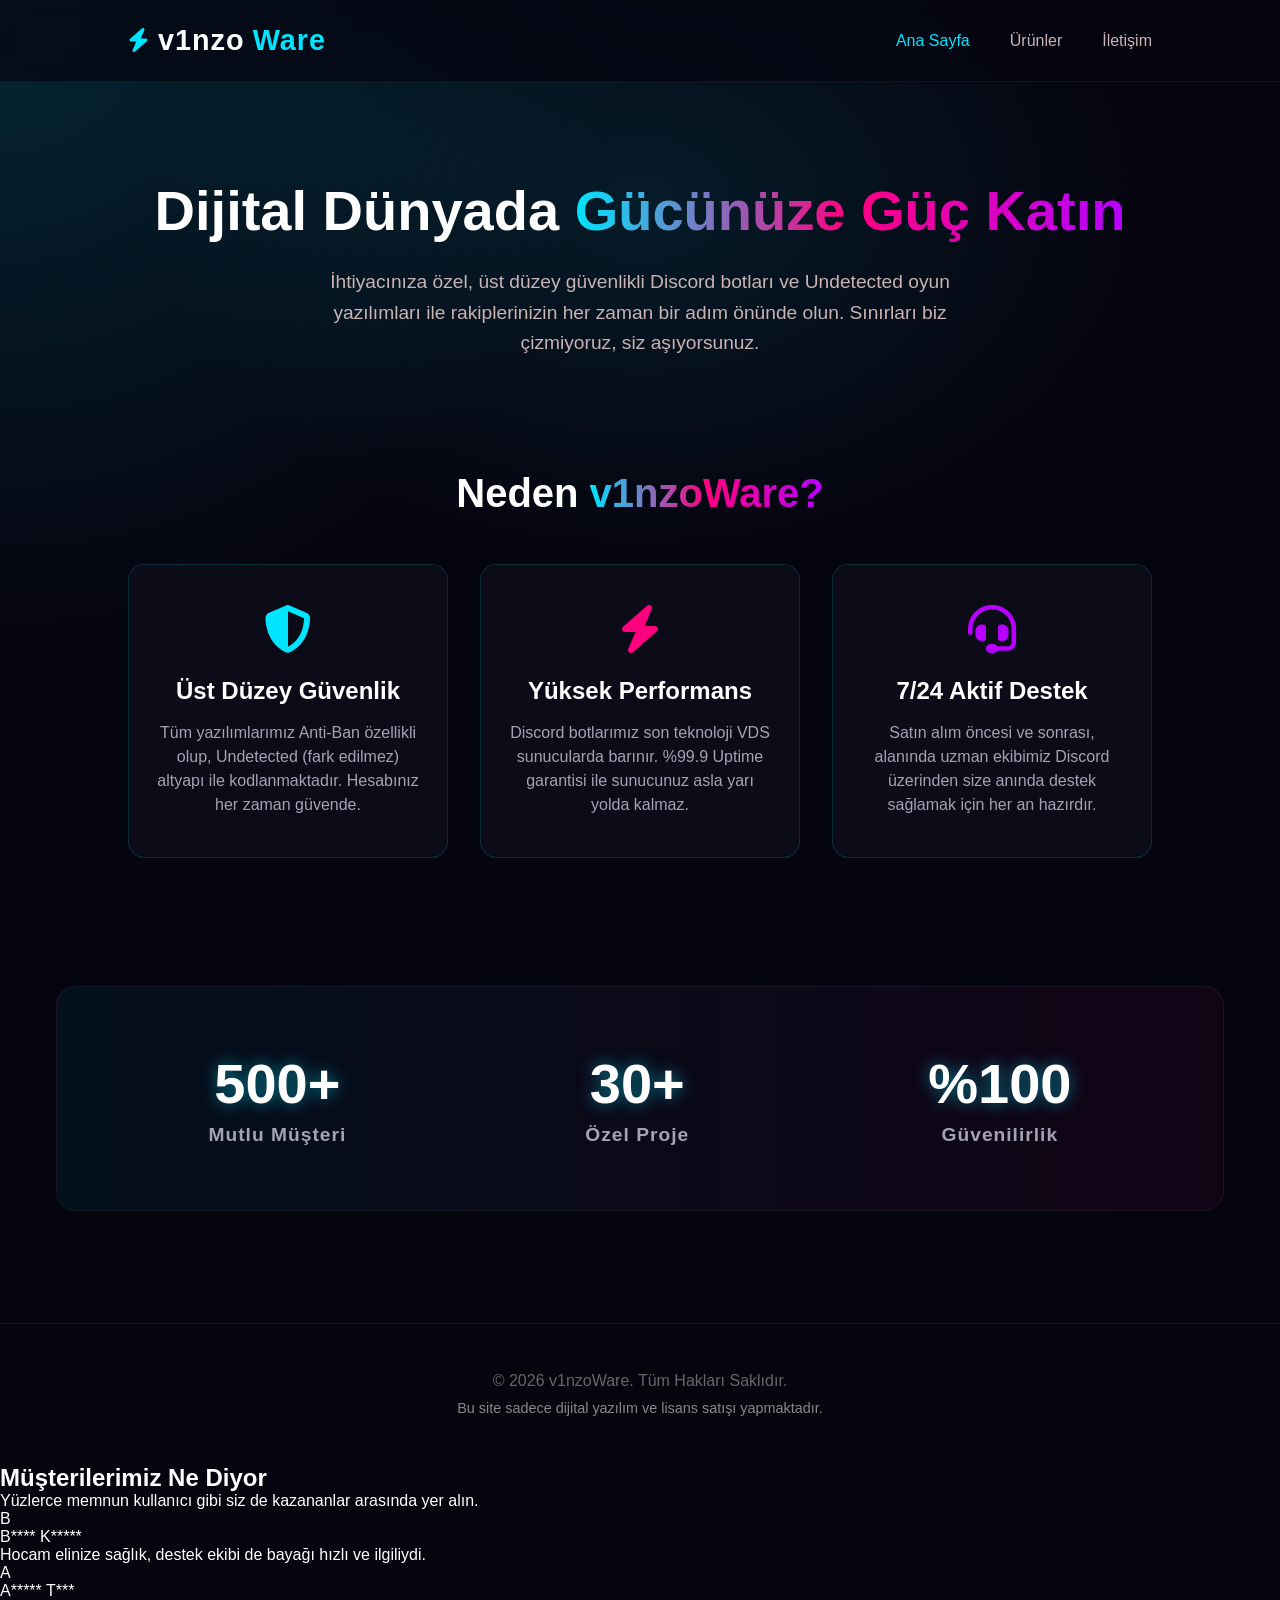
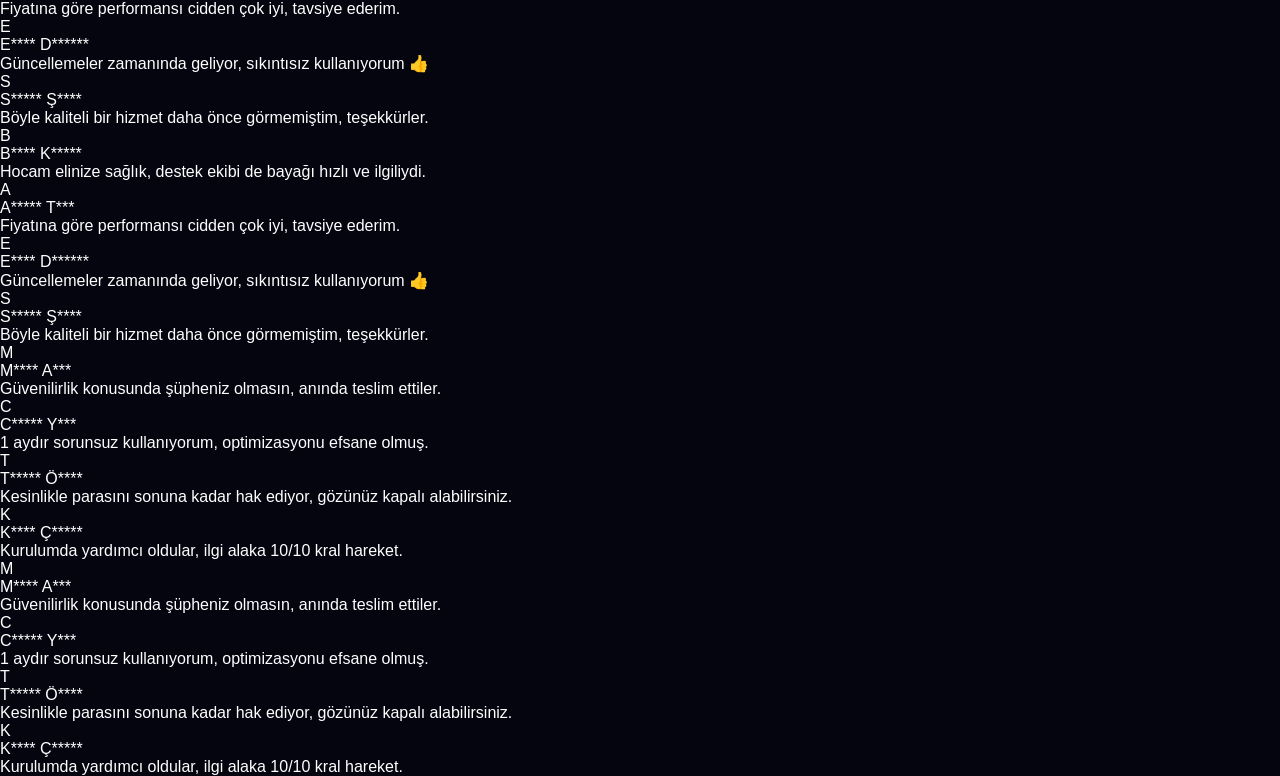
==== index.html @ f0c5ab9d "Update index.html" ====
<!DOCTYPE html>
<html lang="tr">
<head>
    <meta charset="UTF-8">
    <meta name="viewport" content="width=device-width, initial-scale=1.0">
    <title>v1nzoWare | Ana Sayfa</title>
    <link rel="stylesheet" href="style.css">
    <link rel="stylesheet" href="https://cdnjs.cloudflare.com/ajax/libs/font-awesome/6.4.0/css/all.min.css">
    <meta charset="UTF-8">
    <meta name="viewport" content="width=device-width, initial-scale=1.0">
    <!-- Google'da görünecek mavi tıklanabilir başlığın -->
    <title>Zula Yazılım ve Özel Discord Botu Satışı | v1nzo</title>
    <!-- Google'da başlığın altında görünecek gri açıklama yazın -->
    <meta name="description" content="Uygun fiyatlı ve güvenilir Zula yazılımları, sunucunuza özel gelişmiş Discord botları ve profesyonel dijital çözümler. Hemen incele.">
    <!-- Google'ın seni bulmasını sağlayacak anahtar kelimeler -->
    <meta name="keywords" content="sheak, sheakmee, zula yazılım, zula makro satın al, özel discord botu, discord bot yaptırma, ucuz discord bot, sheakmee yazılım, dijital ürün satın al">
    <!-- 3. Adımda Search Console'dan alacağın doğrulama kodu buraya gelecek -->
</head>
<body class="home-theme"> <!-- Ana sayfaya özel renk teması için class eklendi -->
    <div class="home-background-glow"></div>

    <!-- Üst Menü -->
    <nav class="navbar">
        <div class="logo">
            <span class="logo-icon"><i class="fa-solid fa-bolt"></i></span> 
            v1nzo<span class="logo-highlight">Ware</span>
        </div>
        <ul class="nav-links">
            <li><a href="index.html" class="active-link">Ana Sayfa</a></li>
            <li><a href="ürünler.html">Ürünler</a></li>
            <li><a href="https://discord.gg/6Dj4ArjyJ" target="_blank">İletişim</a></li>
        </ul>
    </nav>

    <!-- Ana Karşılama (Hero) -->
    <main class="hero">
        <h1>Dijital Dünyada <span class="highlight">Gücünüze Güç Katın</span></h1>
        <p>İhtiyacınıza özel, üst düzey güvenlikli Discord botları ve Undetected oyun yazılımları ile rakiplerinizin her zaman bir adım önünde olun. Sınırları biz çizmiyoruz, siz aşıyorsunuz.</p>
    </main>

    <!-- Bilgi Bölümü 1: Neden Biz? -->
    <section class="info-section">
        <h2>Neden <span class="highlight">v1nzoWare?</span></h2>
        <div class="features-grid">
            
            <div class="feature-box">
                <i class="fa-solid fa-shield-halved feature-icon"></i>
                <h3>Üst Düzey Güvenlik</h3>
                <p>Tüm yazılımlarımız Anti-Ban özellikli olup, Undetected (fark edilmez) altyapı ile kodlanmaktadır. Hesabınız her zaman güvende.</p>
            </div>

            <div class="feature-box">
                <i class="fa-solid fa-bolt feature-icon" style="color: #ff007f;"></i>
                <h3>Yüksek Performans</h3>
                <p>Discord botlarımız son teknoloji VDS sunucularda barınır. %99.9 Uptime garantisi ile sunucunuz asla yarı yolda kalmaz.</p>
            </div>

            <div class="feature-box">
                <i class="fa-solid fa-headset feature-icon" style="color: #b700ff;"></i>
                <h3>7/24 Aktif Destek</h3>
                <p>Satın alım öncesi ve sonrası, alanında uzman ekibimiz Discord üzerinden size anında destek sağlamak için her an hazırdır.</p>
            </div>

        </div>
    </section>

    <!-- Bilgi Bölümü 2: İstatistikler -->
    <section class="info-section">
        <div class="stats-container">
            <div class="stat-item">
                <h3 class="stat-number">500+</h3>
                <p>Mutlu Müşteri</p>
            </div>
            <div class="stat-item">
                <h3 class="stat-number">30+</h3>
                <p>Özel Proje</p>
            </div>
            <div class="stat-item">
                <h3 class="stat-number">%100</h3>
                <p>Güvenilirlik</p>
            </div>
        </div>
    </section>

    <!-- Footer -->
    <footer>
        <p>&copy; 2026 v1nzoWare. Tüm Hakları Saklıdır.</p>
        <p style="font-size: 0.9rem; margin-top: 10px; color: #888;">Bu site sadece dijital yazılım ve lisans satışı yapmaktadır.</p>
    </footer>

</body>
</html>
<!-- Müşteri Yorumları Bölümü -->
<section class="testimonials-section">
    <div class="testimonials-header">
        <h2>Müşterilerimiz <span class="highlight-red">Ne Diyor</span></h2>
        <p>Yüzlerce memnun kullanıcı gibi siz de kazananlar arasında yer alın.</p>
    </div>

    <div class="marquee-container">
        <!-- Üst Satır: Sola Doğru Kayar -->
        <div class="marquee-track track-left">
            <div class="marquee-content">
                <div class="testimonial-card">
                    <div class="user-info">
                        <div class="avatar blue-avatar">B</div>
                        <span>B**** K*****</span>
                    </div>
                    <p>Hocam elinize sağlık, destek ekibi de bayağı hızlı ve ilgiliydi.</p>
                </div>
                <div class="testimonial-card">
                    <div class="user-info">
                        <div class="avatar purple-avatar">A</div>
                        <span>A***** T***</span>
                    </div>
                    <p>Fiyatına göre performansı cidden çok iyi, tavsiye ederim.</p>
                </div>
                <div class="testimonial-card">
                    <div class="user-info">
                        <div class="avatar grey-avatar">E</div>
                        <span>E**** D******</span>
                    </div>
                    <p>Güncellemeler zamanında geliyor, sıkıntısız kullanıyorum 👍</p>
                </div>
                <div class="testimonial-card">
                    <div class="user-info">
                        <div class="avatar blue-avatar">S</div>
                        <span>S***** Ş****</span>
                    </div>
                    <p>Böyle kaliteli bir hizmet daha önce görmemiştim, teşekkürler.</p>
                </div>
            </div>
            <!-- Kesintisiz döngü için kopyası -->
            <div class="marquee-content">
                <div class="testimonial-card">
                    <div class="user-info">
                        <div class="avatar blue-avatar">B</div>
                        <span>B**** K*****</span>
                    </div>
                    <p>Hocam elinize sağlık, destek ekibi de bayağı hızlı ve ilgiliydi.</p>
                </div>
                <div class="testimonial-card">
                    <div class="user-info">
                        <div class="avatar purple-avatar">A</div>
                        <span>A***** T***</span>
                    </div>
                    <p>Fiyatına göre performansı cidden çok iyi, tavsiye ederim.</p>
                </div>
                <div class="testimonial-card">
                    <div class="user-info">
                        <div class="avatar grey-avatar">E</div>
                        <span>E**** D******</span>
                    </div>
                    <p>Güncellemeler zamanında geliyor, sıkıntısız kullanıyorum 👍</p>
                </div>
                <div class="testimonial-card">
                    <div class="user-info">
                        <div class="avatar blue-avatar">S</div>
                        <span>S***** Ş****</span>
                    </div>
                    <p>Böyle kaliteli bir hizmet daha önce görmemiştim, teşekkürler.</p>
                </div>
            </div>
        </div>

        <!-- Alt Satır: Sağa Doğru Kayar -->
        <div class="marquee-track track-right">
            <div class="marquee-content">
                <div class="testimonial-card">
                    <div class="user-info">
                        <div class="avatar dark-avatar">M</div>
                        <span>M**** A***</span>
                    </div>
                    <p>Güvenilirlik konusunda şüpheniz olmasın, anında teslim ettiler.</p>
                </div>
                <div class="testimonial-card">
                    <div class="user-info">
                        <div class="avatar blue-avatar">C</div>
                        <span>C***** Y***</span>
                    </div>
                    <p>1 aydır sorunsuz kullanıyorum, optimizasyonu efsane olmuş.</p>
                </div>
                <div class="testimonial-card">
                    <div class="user-info">
                        <div class="avatar purple-avatar">T</div>
                        <span>T***** Ö****</span>
                    </div>
                    <p>Kesinlikle parasını sonuna kadar hak ediyor, gözünüz kapalı alabilirsiniz.</p>
                </div>
                <div class="testimonial-card">
                    <div class="user-info">
                        <div class="avatar grey-avatar">K</div>
                        <span>K**** Ç*****</span>
                    </div>
                    <p>Kurulumda yardımcı oldular, ilgi alaka 10/10 kral hareket.</p>
                </div>
            </div>
            <!-- Kesintisiz döngü için kopyası -->
            <div class="marquee-content">
                <div class="testimonial-card">
                    <div class="user-info">
                        <div class="avatar dark-avatar">M</div>
                        <span>M**** A***</span>
                    </div>
                    <p>Güvenilirlik konusunda şüpheniz olmasın, anında teslim ettiler.</p>
                </div>
                <div class="testimonial-card">
                    <div class="user-info">
                        <div class="avatar blue-avatar">C</div>
                        <span>C***** Y***</span>
                    </div>
                    <p>1 aydır sorunsuz kullanıyorum, optimizasyonu efsane olmuş.</p>
                </div>
                <div class="testimonial-card">
                    <div class="user-info">
                        <div class="avatar purple-avatar">T</div>
                        <span>T***** Ö****</span>
                    </div>
                    <p>Kesinlikle parasını sonuna kadar hak ediyor, gözünüz kapalı alabilirsiniz.</p>
                </div>
                <div class="testimonial-card">
                    <div class="user-info">
                        <div class="avatar grey-avatar">K</div>
                        <span>K**** Ç*****</span>
                    </div>
                    <p>Kurulumda yardımcı oldular, ilgi alaka 10/10 kral hareket.</p>
                </div>
            </div>
        </div>
    </div>
</section>
---- style.css ----
:root {
    --bg-color: #0c0000;
    --card-bg-red: #140202; 
    --card-bg-blue: #060817; 
    --text-main: #ffffff;
    --text-muted: #c9b3b3;
    --border-color: #380808;
    --accent-red: #ff3333;
    --accent-blue: #5865F2;
}

* {
    margin: 0;
    padding: 0;
    box-sizing: border-box;
    font-family: 'Segoe UI', Tahoma, Geneva, Verdana, sans-serif;
}

body {
    background-color: var(--bg-color);
    background-image: radial-gradient(circle at top, #2e0000 0%, #0c0000 50%, #000000 100%);
    background-attachment: fixed;
    color: var(--text-main);
    overflow-x: hidden;
    position: relative;
    min-height: 100vh;
}

/* ------------------------------------------
   ANA SAYFAYA ÖZEL RENKLER (HOME THEME) 
---------------------------------------------*/
body.home-theme {
    background-color: #050510;
    background-image: 
        radial-gradient(circle at top left, rgba(0, 229, 255, 0.15) 0%, #050510 40%),
        radial-gradient(circle at bottom right, rgba(255, 0, 127, 0.15) 0%, #050510 60%);
}
body.home-theme .logo-highlight { color: #00e5ff; }
body.home-theme .logo-icon { color: #00e5ff; }
body.home-theme .nav-links a.active-link { color: #00e5ff; }
body.home-theme .nav-links a:hover {
    color: #00e5ff;
    text-shadow: 0 0 15px rgba(0, 229, 255, 0.6);
}
body.home-theme .highlight {
    background: linear-gradient(90deg, #00e5ff, #ff007f, #b700ff);
    -webkit-background-clip: text;
    -webkit-text-fill-color: transparent;
}
.home-background-glow {
    position: absolute;
    top: -150px;
    left: 50%;
    transform: translateX(-50%);
    width: 1000px;
    height: 700px;
    background: radial-gradient(ellipse, rgba(0, 229, 255, 0.1) 0%, rgba(0, 0, 0, 0) 70%);
    z-index: -1;
    pointer-events: none;
}

/* Navbar */
.navbar {
    display: flex;
    justify-content: space-between;
    align-items: center;
    padding: 1.5rem 10%;
    background: rgba(12, 0, 0, 0.6);
    backdrop-filter: blur(15px);
    border-bottom: 1px solid rgba(255, 255, 255, 0.05);
    position: sticky;
    top: 0;
    z-index: 100;
}
body.home-theme .navbar { background: rgba(5, 5, 16, 0.7); }

.logo {
    font-size: 1.8rem;
    font-weight: 800;
    letter-spacing: 1px;
    display: flex;
    align-items: center;
    gap: 8px;
}

.logo-icon { color: var(--accent-red); font-size: 1.5rem; }
.logo-highlight { color: var(--accent-red); }

.nav-links { display: flex; list-style: none; gap: 2.5rem; }
.nav-links a {
    color: var(--text-muted);
    text-decoration: none;
    font-weight: 500;
    display: inline-block;
    transition: all 0.3s ease;
}
.nav-links a:hover {
    color: var(--accent-red);
    transform: scale(1.15);
    text-shadow: 0 0 15px rgba(255, 51, 51, 0.6);
}

/* Hero Alanı */
.hero {
    display: flex;
    flex-direction: column;
    align-items: center;
    text-align: center;
    padding: 6rem 1rem 2rem;
    max-width: 1200px;
    margin: 0 auto;
}

h1 { font-size: 3.5rem; font-weight: 800; margin-bottom: 1.5rem; }

.highlight {
    background: linear-gradient(90deg, #ffffff, #ff6666);
    -webkit-background-clip: text;
    -webkit-text-fill-color: transparent;
}

.hero p {
    color: var(--text-muted);
    font-size: 1.2rem;
    max-width: 700px;
    margin-bottom: 2rem;
    line-height: 1.6;
}

/* ------------------------------------------
   YENİ EKLENEN BİLGİ BÖLÜMLERİ (ANA SAYFA)
---------------------------------------------*/
.info-section {
    padding: 3rem 1rem;
    max-width: 1200px;
    margin: 0 auto;
    text-align: center;
}

.info-section h2 {
    font-size: 2.5rem;
    margin-bottom: 3rem;
}

.features-grid {
    display: flex;
    gap: 2rem;
    justify-content: center;
    flex-wrap: wrap;
}

.feature-box {
    background: rgba(20, 20, 35, 0.5);
    border: 1px solid rgba(0, 229, 255, 0.15);
    padding: 2.5rem 1.5rem;
    border-radius: 16px;
    width: 320px;
    backdrop-filter: blur(10px);
    transition: transform 0.4s ease, border-color 0.4s ease, box-shadow 0.4s ease;
}

.feature-box:hover {
    transform: translateY(-10px);
    border-color: rgba(255, 0, 127, 0.5);
    box-shadow: 0 10px 30px rgba(0, 229, 255, 0.1);
}

.feature-icon {
    font-size: 3rem;
    color: #00e5ff;
    margin-bottom: 1.5rem;
}

.feature-box h3 {
    font-size: 1.5rem;
    margin-bottom: 1rem;
    color: #fff;
}

.feature-box p {
    color: #a3a3b5;
    font-size: 1rem;
    line-height: 1.5;
}

.stats-container {
    display: flex;
    justify-content: space-around;
    flex-wrap: wrap;
    background: linear-gradient(90deg, rgba(0,229,255,0.05), rgba(255,0,127,0.05));
    padding: 3rem 2rem;
    border-radius: 20px;
    margin-top: 2rem;
    border: 1px solid rgba(255, 255, 255, 0.05);
}

.stat-item { margin: 1rem; }
.stat-item h3 {
    font-size: 3.5rem;
    color: #fff;
    margin-bottom: 0.5rem;
    text-shadow: 0 0 15px rgba(0, 229, 255, 0.5);
}
.stat-item p {
    color: #a3a3b5;
    font-size: 1.2rem;
    font-weight: 600;
    letter-spacing: 1px;
}

/* Footer */
footer {
    text-align: center;
    padding: 3rem 1rem;
    margin-top: 4rem;
    border-top: 1px solid rgba(255, 255, 255, 0.05);
    color: #666;
}

/* ------------------------------------------
   ÜRÜNLER SAYFASI (ESKİ KODLARIN AYNI KALDI)
---------------------------------------------*/
.products-grid { display: flex; justify-content: center; gap: 3rem; flex-wrap: wrap; width: 100%; }
.product-card {
    border-radius: 16px; padding: 2.5rem 2rem; width: 380px; text-align: left;
    position: relative; overflow: hidden;
    transition: transform 0.4s ease, border-color 0.4s ease, box-shadow 0.4s ease;
    box-shadow: 0 15px 35px rgba(0, 0, 0, 0.6); border: 1px solid;
}
.product-card:hover { transform: translateY(-10px); }

.dc-card { background-color: var(--card-bg-blue); border-color: rgba(88, 101, 242, 0.3); }
.dc-card:hover { border-color: rgba(88, 101, 242, 0.6); box-shadow: 0 15px 35px rgba(88, 101, 242, 0.15); }
.dc-glow { background-color: var(--accent-blue); }
.dc-icon { background: rgba(88, 101, 242, 0.1); color: var(--accent-blue); border: 1px solid rgba(88, 101, 242, 0.3); }
.dc-btn { background-color: #0b0d1a; color: white; border: 1px solid var(--accent-blue); }
.dc-btn:hover { background-color: var(--accent-blue); box-shadow: 0 0 20px rgba(88, 101, 242, 0.5); }

.zula-card { background-color: var(--card-bg-red); border-color: var(--border-color); }
.zula-card:hover { border-color: rgba(255, 51, 51, 0.5); box-shadow: 0 15px 35px rgba(255, 51, 51, 0.15); }
.zula-glow { background-color: var(--accent-red); }
.zula-icon { background: rgba(255, 51, 51, 0.1); color: var(--accent-red); border: 1px solid rgba(255, 51, 51, 0.3); }
.zula-btn { background-color: #1a0000; color: white; border: 1px solid var(--accent-red); }
.zula-btn:hover { background-color: var(--accent-red); box-shadow: 0 0 20px rgba(255, 51, 51, 0.5); }

.card-glow { position: absolute; top: -50px; right: -50px; width: 150px; height: 150px; filter: blur(60px); border-radius: 50%; z-index: 0; opacity: 0.4; transition: opacity 0.4s ease; }
.product-card:hover .card-glow { opacity: 0.8; }
.icon-wrapper { width: 60px; height: 60px; border-radius: 12px; display: flex; justify-content: center; align-items: center; font-size: 2rem; margin-bottom: 1.5rem; position: relative; z-index: 1; }
.product-card h3 { font-size: 1.8rem; margin-bottom: 1rem; position: relative; z-index: 1; }
.product-card p { color: var(--text-muted); margin-bottom: 2rem; font-size: 1rem; position: relative; z-index: 1; }
.features { list-style: none; margin-bottom: 2.5rem; position: relative; z-index: 1; }
.features li { margin-bottom: 0.8rem; color: #dfdfdf; display: flex; align-items: center; gap: 10px; }
.buy-btn { width: 100%; padding: 14px; border-radius: 8px; font-size: 1.1rem; font-weight: 700; cursor: pointer; position: relative; z-index: 1; display: flex; justify-content: center; align-items: center; gap: 10px; transition: all 0.3s ease; text-decoration: none; }

.pricing-container { width: 100%; max-width: 810px; margin: 4rem auto 0; background: rgba(20, 2, 2, 0.6); border: 1px solid var(--border-color); border-radius: 16px; padding: 3rem 4rem; box-shadow: 0 15px 40px rgba(0, 0, 0, 0.7); backdrop-filter: blur(10px); display: none; opacity: 0; transform: translateY(30px); }
.pricing-container.visible { display: block; animation: slideUpFade 0.6s ease forwards; }
@keyframes slideUpFade { to { opacity: 1; transform: translateY(0); } }
.pricing-content h2 { font-size: 2.2rem; font-weight: 800; margin-bottom: 2rem; border-bottom: 1px solid rgba(255, 255, 255, 0.1); padding-bottom: 1rem; }
.pricing-details { margin-bottom: 2rem; }
.price-line { display: flex; align-items: center; font-size: 1.6rem; font-family: 'Georgia', serif; font-style: italic; color: #e6e6e6; margin-bottom: 1.2rem; }
.dots { flex-grow: 1; border-bottom: 2px dotted rgba(255, 255, 255, 0.2); margin: 0 15px; position: relative; top: -5px; }
.price-tag { font-family: 'Segoe UI', sans-serif; font-style: normal; font-weight: 800; color: #ffffff; font-size: 1.8rem; text-shadow: 0 0 10px rgba(255, 255, 255, 0.3); }
.pricing-desc { color: var(--text-muted); font-size: 1.1rem; margin-bottom: 2rem; line-height: 1.6; max-width: 600px; }
.final-buy-btn { display: inline-flex; width: auto; padding: 15px 35px; background-color: var(--accent-blue); color: white; border: none; text-decoration: none; border-radius: 8px; }
.final-buy-btn:hover { background-color: #4752C4; transform: scale(1.05); box-shadow: 0 0 20px rgba(88, 101, 242, 0.6); }

@media (max-width: 900px) {
    h1 { font-size: 2.5rem; }
    .navbar { flex-direction: column; gap: 1rem; padding: 1rem; }
    .pricing-container { padding: 2rem; }
    .price-line { font-size: 1.3rem; }
    .price-tag { font-size: 1.5rem; }
}
/* --- SIKI VE PROFESYONEL ÖDEME ALANI --- */
.pricing-container {
    width: 100%;
    max-width: 750px;
    margin: 2.5rem auto 0;
    background: rgba(12, 14, 28, 0.95);
    border: 1px solid rgba(0, 229, 255, 0.2);
    border-radius: 16px;
    padding: 2rem 2.5rem;
    box-shadow: 0 15px 45px rgba(0, 0, 0, 0.8);
    backdrop-filter: blur(15px);
    display: none;
    opacity: 0;
    transform: translateY(25px);
}

.pricing-container.visible {
    display: block;
    animation: slideUpFade 0.5s ease forwards;
}

.pricing-content h2 {
    font-size: 1.7rem;
    font-weight: 800;
    margin-bottom: 1rem;
    border-bottom: 1px solid rgba(255, 255, 255, 0.08);
    padding-bottom: 0.6rem;
}

/* Paket Seçici (Dar Mesafe ve Kaliteli Font) */
.package-selector {
    display: flex;
    flex-direction: column;
    gap: 0.5rem; /* Mesafe azaltıldı */
    margin-bottom: 1.2rem;
}

.package-option {
    display: flex;
    align-items: center;
    padding: 10px 16px;
    background: rgba(0, 0, 0, 0.5);
    border: 1px solid rgba(255, 255, 255, 0.1);
    border-radius: 10px;
    cursor: pointer;
    transition: all 0.25s ease;
}

.package-option:hover {
    border-color: rgba(0, 229, 255, 0.4);
    background: rgba(0, 229, 255, 0.05);
}

.package-option.active {
    border-color: #00e5ff;
    background: rgba(0, 229, 255, 0.12);
    box-shadow: 0 0 12px rgba(0, 229, 255, 0.2);
}

.package-name {
    font-weight: 700;
    color: #ffffff;
    font-size: 1.05rem;
    letter-spacing: 0.3px;
}

.dots {
    flex-grow: 1;
    border-bottom: 1px dashed rgba(255, 255, 255, 0.2);
    margin: 0 12px;
}

.price-tag {
    font-weight: 800;
    color: #00e5ff;
    font-size: 1.2rem;
    text-shadow: 0 0 8px rgba(0, 229, 255, 0.4);
}

/* Form Bilgisi */
.checkout-form {
    margin-bottom: 1rem;
    text-align: left;
}

.checkout-form label {
    display: block;
    font-size: 0.85rem;
    color: #a3a3b5;
    margin-bottom: 0.3rem;
    font-weight: 600;
}

.checkout-form input {
    width: 100%;
    padding: 11px 14px;
    background: rgba(0, 0, 0, 0.6);
    border: 1px solid rgba(255, 255, 255, 0.15);
    border-radius: 8px;
    color: #fff;
    font-size: 0.95rem;
    outline: none;
    transition: all 0.3s ease;
}

.checkout-form input:focus {
    border-color: #00e5ff;
    box-shadow: 0 0 10px rgba(0, 229, 255, 0.3);
}

/* Ödeme Yöntemleri Butonları */
.payment-options {
    margin-bottom: 1rem;
    text-align: left;
}

.payment-title {
    font-size: 0.85rem;
    color: #a3a3b5;
    margin-bottom: 0.5rem;
    font-weight: 600;
}

.payment-methods {
    display: flex;
    gap: 8px;
    flex-wrap: wrap;
}

.payment-badge {
    background: rgba(255, 255, 255, 0.04);
    border: 1px solid rgba(255, 255, 255, 0.12);
    padding: 8px 14px;
    border-radius: 8px;
    font-size: 0.85rem;
    color: #d1d1e0;
    display: flex;
    align-items: center;
    gap: 8px;
    font-weight: 600;
    cursor: pointer;
    transition: all 0.2s ease;
}

.payment-badge:hover {
    border-color: rgba(0, 229, 255, 0.4);
    color: #fff;
}

.payment-badge.active-method {
    border-color: #00e5ff;
    background: rgba(0, 229, 255, 0.15);
    color: #00e5ff;
}

.pricing-desc {
    color: #8f8fa3;
    font-size: 0.85rem;
    margin-bottom: 1.2rem;
    line-height: 1.4;
    text-align: left;
}

/* Ana Satın Al Butonu */
.final-buy-btn {
    display: inline-flex;
    width: 100%;
    padding: 13px;
    background: linear-gradient(135deg, #00e5ff, #0088ff);
    color: #050510;
    border: none;
    border-radius: 8px;
    font-size: 1.05rem;
    font-weight: 800;
    justify-content: center;
    align-items: center;
    gap: 10px;
    cursor: pointer;
    transition: all 0.3s ease;
}

.final-buy-btn:hover {
    background: linear-gradient(135deg, #0088ff, #00e5ff);
    box-shadow: 0 0 20px rgba(0, 229, 255, 0.5);
    color: #fff;
    transform: translateY(-2px);
}
/* --- KREDİ KARTI FORM TASARIMI --- */
.credit-card-form {
    background: rgba(0, 0, 0, 0.4);
    border: 1px solid rgba(255, 255, 255, 0.1);
    border-radius: 12px;
    padding: 20px;
    margin-bottom: 15px;
    text-align: left;
}

.form-row {
    display: flex;
    gap: 15px;
}

.form-group {
    margin-bottom: 15px;
}
.form-group:last-child {
    margin-bottom: 0;
}

.full-width { width: 100%; }
.half-width { width: 50%; }

.form-group label {
    display: block;
    font-size: 0.85rem;
    color: #a3a3b5;
    margin-bottom: 6px;
    font-weight: 600;
    text-transform: uppercase;
    letter-spacing: 0.5px;
}

.form-group input {
    width: 100%;
    padding: 12px 14px;
    background: rgba(15, 15, 25, 0.8);
    border: 1px solid rgba(255, 255, 255, 0.15);
    border-radius: 8px;
    color: #fff;
    font-size: 1rem;
    outline: none;
    transition: all 0.3s ease;
    font-family: monospace;
}

.form-group input:focus {
    border-color: #00e5ff;
    box-shadow: 0 0 10px rgba(0, 229, 255, 0.2);
}

.input-with-icon {
    position: relative;
}
.input-with-icon i {
    position: absolute;
    right: 15px;
    top: 50%;
    transform: translateY(-50%);
    font-size: 1.5rem;
    color: #fff;
    opacity: 0.5;
}
.input-with-icon input {
    padding-right: 45px;
}

.secure-badge {
    text-align: center;
    font-size: 0.85rem;
    color: #00e5ff;
    margin-bottom: 15px;
    font-weight: 600;
}
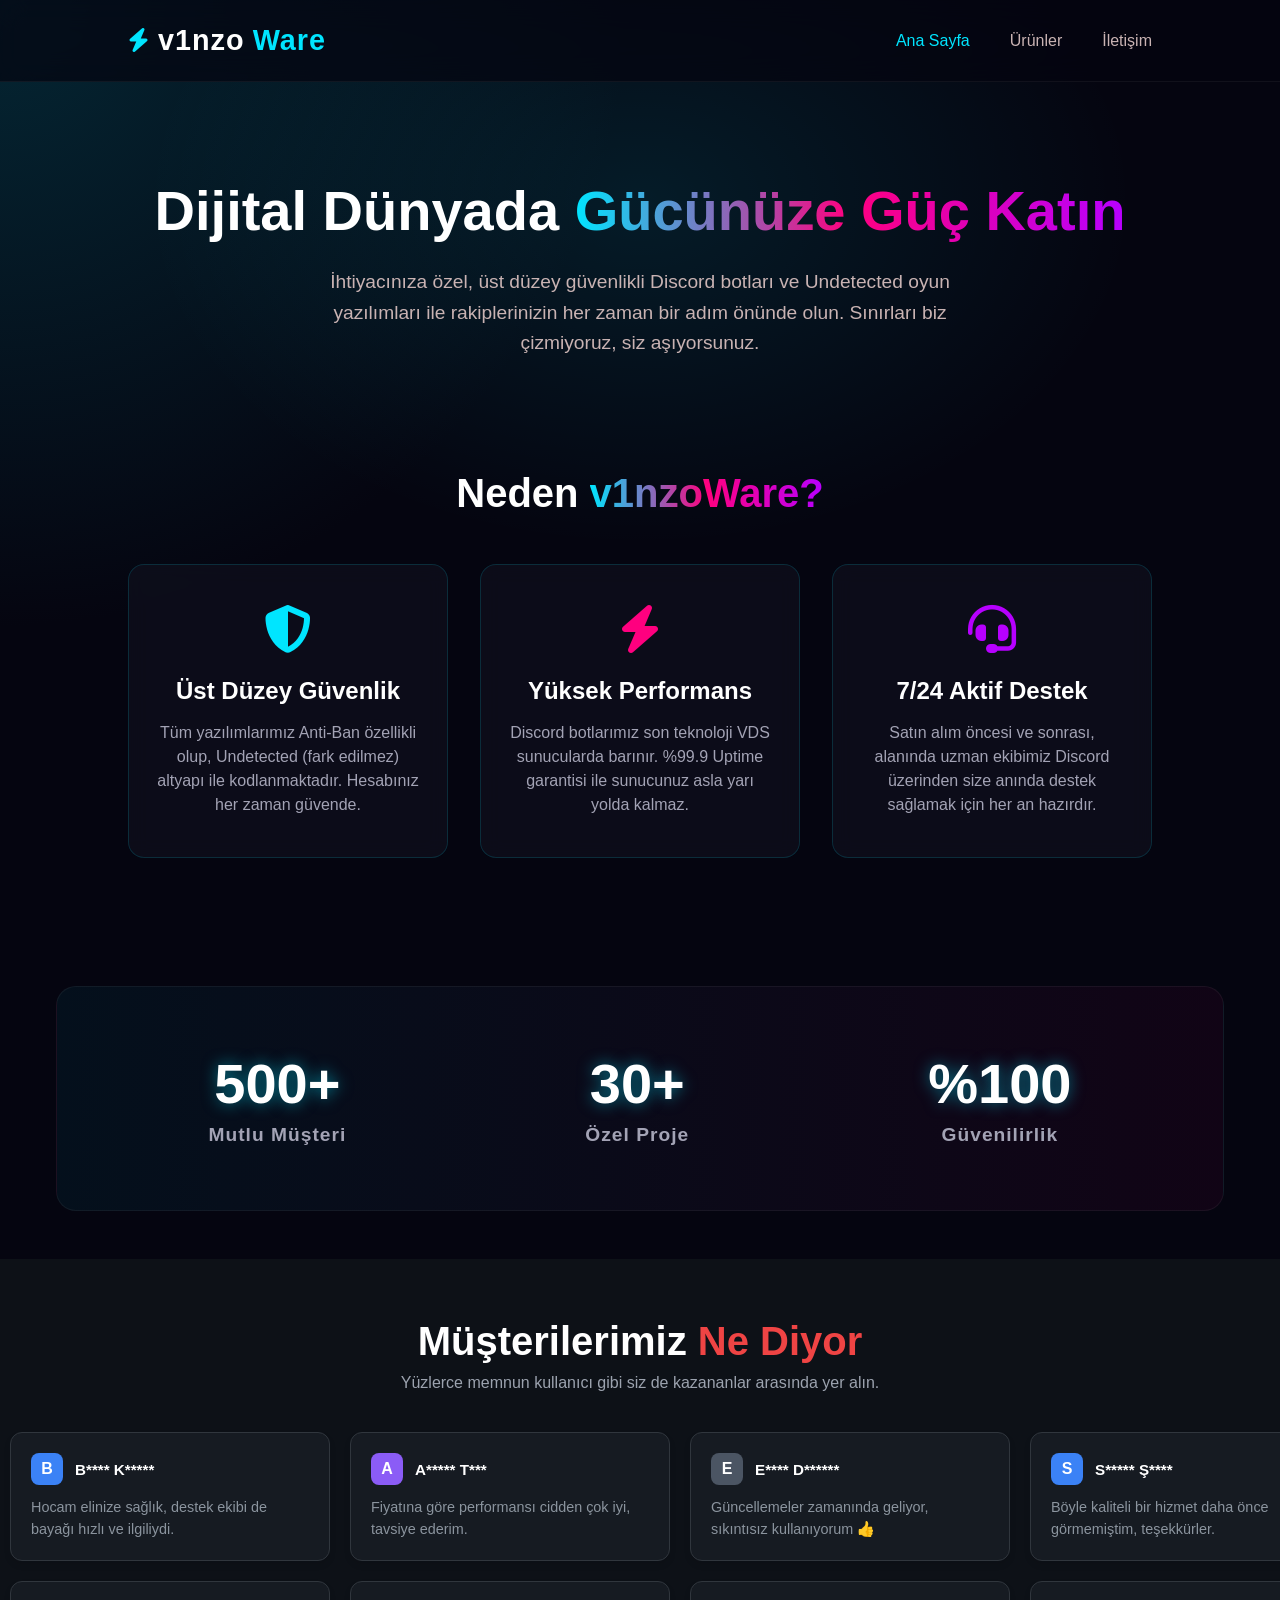
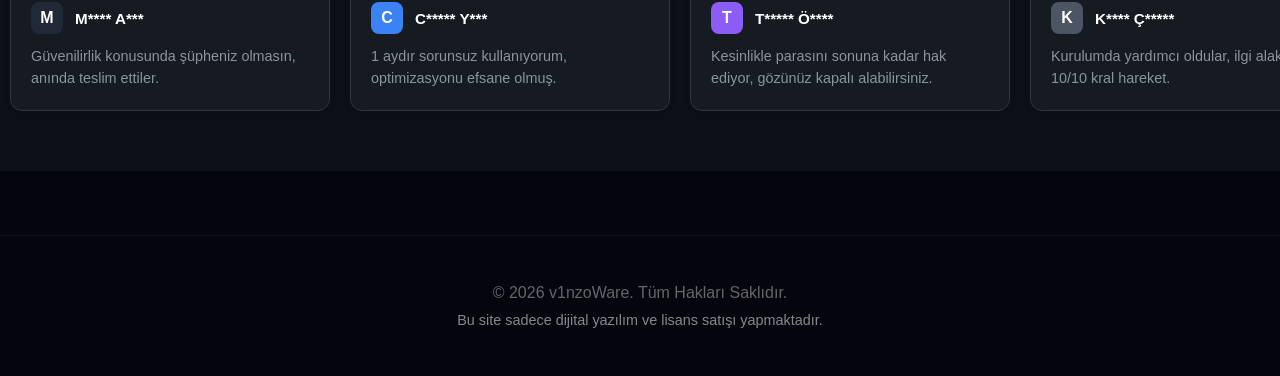
==== commit f0ac2af7: "Update index.html" ====
--- a/index.html
+++ b/index.html
@@ -6,15 +6,12 @@
     <title>v1nzoWare | Ana Sayfa</title>
     <link rel="stylesheet" href="style.css">
     <link rel="stylesheet" href="https://cdnjs.cloudflare.com/ajax/libs/font-awesome/6.4.0/css/all.min.css">
-    <meta charset="UTF-8">
-    <meta name="viewport" content="width=device-width, initial-scale=1.0">
     <!-- Google'da görünecek mavi tıklanabilir başlığın -->
     <title>Zula Yazılım ve Özel Discord Botu Satışı | v1nzo</title>
     <!-- Google'da başlığın altında görünecek gri açıklama yazın -->
     <meta name="description" content="Uygun fiyatlı ve güvenilir Zula yazılımları, sunucunuza özel gelişmiş Discord botları ve profesyonel dijital çözümler. Hemen incele.">
     <!-- Google'ın seni bulmasını sağlayacak anahtar kelimeler -->
     <meta name="keywords" content="sheak, sheakmee, zula yazılım, zula makro satın al, özel discord botu, discord bot yaptırma, ucuz discord bot, sheakmee yazılım, dijital ürün satın al">
-    <!-- 3. Adımda Search Console'dan alacağın doğrulama kodu buraya gelecek -->
 </head>
 <body class="home-theme"> <!-- Ana sayfaya özel renk teması için class eklendi -->
     <div class="home-background-glow"></div>
@@ -42,7 +39,7 @@
     <section class="info-section">
         <h2>Neden <span class="highlight">v1nzoWare?</span></h2>
         <div class="features-grid">
-            
+
             <div class="feature-box">
                 <i class="fa-solid fa-shield-halved feature-icon"></i>
                 <h3>Üst Düzey Güvenlik</h3>
@@ -82,6 +79,146 @@
         </div>
     </section>
 
+    <!-- Müşteri Yorumları Bölümü (Doğru Yerde: Footer'dan Önce) -->
+    <section class="testimonials-section">
+        <div class="testimonials-header">
+            <h2>Müşterilerimiz <span class="highlight-red">Ne Diyor</span></h2>
+            <p>Yüzlerce memnun kullanıcı gibi siz de kazananlar arasında yer alın.</p>
+        </div>
+
+        <div class="marquee-container">
+            <!-- Üst Satır: Sola Doğru Kayar -->
+            <div class="marquee-track track-left">
+                <div class="marquee-content">
+                    <div class="testimonial-card">
+                        <div class="user-info">
+                            <div class="avatar blue-avatar">B</div>
+                            <span>B**** K*****</span>
+                        </div>
+                        <p>Hocam elinize sağlık, destek ekibi de bayağı hızlı ve ilgiliydi.</p>
+                    </div>
+                    <div class="testimonial-card">
+                        <div class="user-info">
+                            <div class="avatar purple-avatar">A</div>
+                            <span>A***** T***</span>
+                        </div>
+                        <p>Fiyatına göre performansı cidden çok iyi, tavsiye ederim.</p>
+                    </div>
+                    <div class="testimonial-card">
+                        <div class="user-info">
+                            <div class="avatar grey-avatar">E</div>
+                            <span>E**** D******</span>
+                        </div>
+                        <p>Güncellemeler zamanında geliyor, sıkıntısız kullanıyorum 👍</p>
+                    </div>
+                    <div class="testimonial-card">
+                        <div class="user-info">
+                            <div class="avatar blue-avatar">S</div>
+                            <span>S***** Ş****</span>
+                        </div>
+                        <p>Böyle kaliteli bir hizmet daha önce görmemiştim, teşekkürler.</p>
+                    </div>
+                </div>
+                <!-- Kesintisiz döngü için kopyası -->
+                <div class="marquee-content">
+                    <div class="testimonial-card">
+                        <div class="user-info">
+                            <div class="avatar blue-avatar">B</div>
+                            <span>B**** K*****</span>
+                        </div>
+                        <p>Hocam elinize sağlık, destek ekibi de bayağı hızlı ve ilgiliydi.</p>
+                    </div>
+                    <div class="testimonial-card">
+                        <div class="user-info">
+                            <div class="avatar purple-avatar">A</div>
+                            <span>A***** T***</span>
+                        </div>
+                        <p>Fiyatına göre performansı cidden çok iyi, tavsiye ederim.</p>
+                    </div>
+                    <div class="testimonial-card">
+                        <div class="user-info">
+                            <div class="avatar grey-avatar">E</div>
+                            <span>E**** D******</span>
+                        </div>
+                        <p>Güncellemeler zamanında geliyor, sıkıntısız kullanıyorum 👍</p>
+                    </div>
+                    <div class="testimonial-card">
+                        <div class="user-info">
+                            <div class="avatar blue-avatar">S</div>
+                            <span>S***** Ş****</span>
+                        </div>
+                        <p>Böyle kaliteli bir hizmet daha önce görmemiştim, teşekkürler.</p>
+                    </div>
+                </div>
+            </div>
+
+            <!-- Alt Satır: Sağa Doğru Kayar -->
+            <div class="marquee-track track-right">
+                <div class="marquee-content">
+                    <div class="testimonial-card">
+                        <div class="user-info">
+                            <div class="avatar dark-avatar">M</div>
+                            <span>M**** A***</span>
+                        </div>
+                        <p>Güvenilirlik konusunda şüpheniz olmasın, anında teslim ettiler.</p>
+                    </div>
+                    <div class="testimonial-card">
+                        <div class="user-info">
+                            <div class="avatar blue-avatar">C</div>
+                            <span>C***** Y***</span>
+                        </div>
+                        <p>1 aydır sorunsuz kullanıyorum, optimizasyonu efsane olmuş.</p>
+                    </div>
+                    <div class="testimonial-card">
+                        <div class="user-info">
+                            <div class="avatar purple-avatar">T</div>
+                            <span>T***** Ö****</span>
+                        </div>
+                        <p>Kesinlikle parasını sonuna kadar hak ediyor, gözünüz kapalı alabilirsiniz.</p>
+                    </div>
+                    <div class="testimonial-card">
+                        <div class="user-info">
+                            <div class="avatar grey-avatar">K</div>
+                            <span>K**** Ç*****</span>
+                        </div>
+                        <p>Kurulumda yardımcı oldular, ilgi alaka 10/10 kral hareket.</p>
+                    </div>
+                </div>
+                <!-- Kesintisiz döngü için kopyası -->
+                <div class="marquee-content">
+                    <div class="testimonial-card">
+                        <div class="user-info">
+                            <div class="avatar dark-avatar">M</div>
+                            <span>M**** A***</span>
+                        </div>
+                        <p>Güvenilirlik konusunda şüpheniz olmasın, anında teslim ettiler.</p>
+                    </div>
+                    <div class="testimonial-card">
+                        <div class="user-info">
+                            <div class="avatar blue-avatar">C</div>
+                            <span>C***** Y***</span>
+                        </div>
+                        <p>1 aydır sorunsuz kullanıyorum, optimizasyonu efsane olmuş.</p>
+                    </div>
+                    <div class="testimonial-card">
+                        <div class="user-info">
+                            <div class="avatar purple-avatar">T</div>
+                            <span>T***** Ö****</span>
+                        </div>
+                        <p>Kesinlikle parasını sonuna kadar hak ediyor, gözünüz kapalı alabilirsiniz.</p>
+                    </div>
+                    <div class="testimonial-card">
+                        <div class="user-info">
+                            <div class="avatar grey-avatar">K</div>
+                            <span>K**** Ç*****</span>
+                        </div>
+                        <p>Kurulumda yardımcı oldular, ilgi alaka 10/10 kral hareket.</p>
+                    </div>
+                </div>
+            </div>
+        </div>
+    </section>
+
     <!-- Footer -->
     <footer>
         <p>&copy; 2026 v1nzoWare. Tüm Hakları Saklıdır.</p>
@@ -90,142 +227,3 @@
 
 </body>
 </html>
-<!-- Müşteri Yorumları Bölümü -->
-<section class="testimonials-section">
-    <div class="testimonials-header">
-        <h2>Müşterilerimiz <span class="highlight-red">Ne Diyor</span></h2>
-        <p>Yüzlerce memnun kullanıcı gibi siz de kazananlar arasında yer alın.</p>
-    </div>
-
-    <div class="marquee-container">
-        <!-- Üst Satır: Sola Doğru Kayar -->
-        <div class="marquee-track track-left">
-            <div class="marquee-content">
-                <div class="testimonial-card">
-                    <div class="user-info">
-                        <div class="avatar blue-avatar">B</div>
-                        <span>B**** K*****</span>
-                    </div>
-                    <p>Hocam elinize sağlık, destek ekibi de bayağı hızlı ve ilgiliydi.</p>
-                </div>
-                <div class="testimonial-card">
-                    <div class="user-info">
-                        <div class="avatar purple-avatar">A</div>
-                        <span>A***** T***</span>
-                    </div>
-                    <p>Fiyatına göre performansı cidden çok iyi, tavsiye ederim.</p>
-                </div>
-                <div class="testimonial-card">
-                    <div class="user-info">
-                        <div class="avatar grey-avatar">E</div>
-                        <span>E**** D******</span>
-                    </div>
-                    <p>Güncellemeler zamanında geliyor, sıkıntısız kullanıyorum 👍</p>
-                </div>
-                <div class="testimonial-card">
-                    <div class="user-info">
-                        <div class="avatar blue-avatar">S</div>
-                        <span>S***** Ş****</span>
-                    </div>
-                    <p>Böyle kaliteli bir hizmet daha önce görmemiştim, teşekkürler.</p>
-                </div>
-            </div>
-            <!-- Kesintisiz döngü için kopyası -->
-            <div class="marquee-content">
-                <div class="testimonial-card">
-                    <div class="user-info">
-                        <div class="avatar blue-avatar">B</div>
-                        <span>B**** K*****</span>
-                    </div>
-                    <p>Hocam elinize sağlık, destek ekibi de bayağı hızlı ve ilgiliydi.</p>
-                </div>
-                <div class="testimonial-card">
-                    <div class="user-info">
-                        <div class="avatar purple-avatar">A</div>
-                        <span>A***** T***</span>
-                    </div>
-                    <p>Fiyatına göre performansı cidden çok iyi, tavsiye ederim.</p>
-                </div>
-                <div class="testimonial-card">
-                    <div class="user-info">
-                        <div class="avatar grey-avatar">E</div>
-                        <span>E**** D******</span>
-                    </div>
-                    <p>Güncellemeler zamanında geliyor, sıkıntısız kullanıyorum 👍</p>
-                </div>
-                <div class="testimonial-card">
-                    <div class="user-info">
-                        <div class="avatar blue-avatar">S</div>
-                        <span>S***** Ş****</span>
-                    </div>
-                    <p>Böyle kaliteli bir hizmet daha önce görmemiştim, teşekkürler.</p>
-                </div>
-            </div>
-        </div>
-
-        <!-- Alt Satır: Sağa Doğru Kayar -->
-        <div class="marquee-track track-right">
-            <div class="marquee-content">
-                <div class="testimonial-card">
-                    <div class="user-info">
-                        <div class="avatar dark-avatar">M</div>
-                        <span>M**** A***</span>
-                    </div>
-                    <p>Güvenilirlik konusunda şüpheniz olmasın, anında teslim ettiler.</p>
-                </div>
-                <div class="testimonial-card">
-                    <div class="user-info">
-                        <div class="avatar blue-avatar">C</div>
-                        <span>C***** Y***</span>
-                    </div>
-                    <p>1 aydır sorunsuz kullanıyorum, optimizasyonu efsane olmuş.</p>
-                </div>
-                <div class="testimonial-card">
-                    <div class="user-info">
-                        <div class="avatar purple-avatar">T</div>
-                        <span>T***** Ö****</span>
-                    </div>
-                    <p>Kesinlikle parasını sonuna kadar hak ediyor, gözünüz kapalı alabilirsiniz.</p>
-                </div>
-                <div class="testimonial-card">
-                    <div class="user-info">
-                        <div class="avatar grey-avatar">K</div>
-                        <span>K**** Ç*****</span>
-                    </div>
-                    <p>Kurulumda yardımcı oldular, ilgi alaka 10/10 kral hareket.</p>
-                </div>
-            </div>
-            <!-- Kesintisiz döngü için kopyası -->
-            <div class="marquee-content">
-                <div class="testimonial-card">
-                    <div class="user-info">
-                        <div class="avatar dark-avatar">M</div>
-                        <span>M**** A***</span>
-                    </div>
-                    <p>Güvenilirlik konusunda şüpheniz olmasın, anında teslim ettiler.</p>
-                </div>
-                <div class="testimonial-card">
-                    <div class="user-info">
-                        <div class="avatar blue-avatar">C</div>
-                        <span>C***** Y***</span>
-                    </div>
-                    <p>1 aydır sorunsuz kullanıyorum, optimizasyonu efsane olmuş.</p>
-                </div>
-                <div class="testimonial-card">
-                    <div class="user-info">
-                        <div class="avatar purple-avatar">T</div>
-                        <span>T***** Ö****</span>
-                    </div>
-                    <p>Kesinlikle parasını sonuna kadar hak ediyor, gözünüz kapalı alabilirsiniz.</p>
-                </div>
-                <div class="testimonial-card">
-                    <div class="user-info">
-                        <div class="avatar grey-avatar">K</div>
-                        <span>K**** Ç*****</span>
-                    </div>
-                    <p>Kurulumda yardımcı oldular, ilgi alaka 10/10 kral hareket.</p>
-                </div>
-            </div>
-        </div>
-    </div>
-</section>
--- a/style.css
+++ b/style.css
@@ -534,3 +534,117 @@
     margin-bottom: 15px;
     font-weight: 600;
 }
+/* --- Müşteri Yorumları Bölümü Stilleri --- */
+.testimonials-section {
+    padding: 60px 0;
+    background-color: #0d1117;
+    color: #ffffff;
+    overflow: hidden;
+    text-align: center;
+    font-family: sans-serif;
+}
+
+.testimonials-header h2 {
+    font-size: 2.5rem;
+    margin-bottom: 10px;
+    font-weight: 700;
+}
+
+.highlight-red {
+    color: #ef4444;
+}
+
+.testimonials-header p {
+    color: #9ca3af;
+    margin-bottom: 40px;
+    font-size: 1rem;
+}
+
+/* Kayan Yazı Konteyneri */
+.marquee-container {
+    display: flex;
+    flex-direction: column;
+    gap: 20px;
+    width: 100vw;
+    margin-left: calc(-50vw + 50%);
+}
+
+.marquee-track {
+    display: flex;
+    width: max-content;
+}
+
+.marquee-content {
+    display: flex;
+    gap: 20px;
+    padding: 0 10px;
+}
+
+/* Animasyonlar */
+.track-left {
+    animation: scroll-left 35s linear infinite;
+}
+
+.track-right {
+    animation: scroll-right 35s linear infinite;
+}
+
+.marquee-track:hover {
+    animation-play-state: paused;
+}
+
+@keyframes scroll-left {
+    0% { transform: translateX(0); }
+    100% { transform: translateX(-50%); }
+}
+
+@keyframes scroll-right {
+    0% { transform: translateX(-50%); }
+    100% { transform: translateX(0); }
+}
+
+/* Kart Tasarımı */
+.testimonial-card {
+    background-color: #161b22;
+    border: 1px solid #30363d;
+    border-radius: 12px;
+    padding: 20px;
+    width: 320px;
+    text-align: left;
+    box-shadow: 0 4px 6px rgba(0, 0, 0, 0.1);
+}
+
+.user-info {
+    display: flex;
+    align-items: center;
+    gap: 12px;
+    margin-bottom: 12px;
+}
+
+.user-info span {
+    font-weight: 600;
+    font-size: 0.95rem;
+}
+
+.testimonial-card p {
+    color: #8b949e;
+    font-size: 0.9rem;
+    line-height: 1.5;
+    margin: 0;
+}
+
+/* Avatar Renkleri */
+.avatar {
+    width: 32px;
+    height: 32px;
+    border-radius: 8px;
+    display: flex;
+    align-items: center;
+    justify-content: center;
+    font-weight: bold;
+    color: white;
+}
+.blue-avatar { background-color: #3b82f6; }
+.purple-avatar { background-color: #8b5cf6; }
+.grey-avatar { background-color: #4b5563; }
+.dark-avatar { background-color: #1f2937; }
